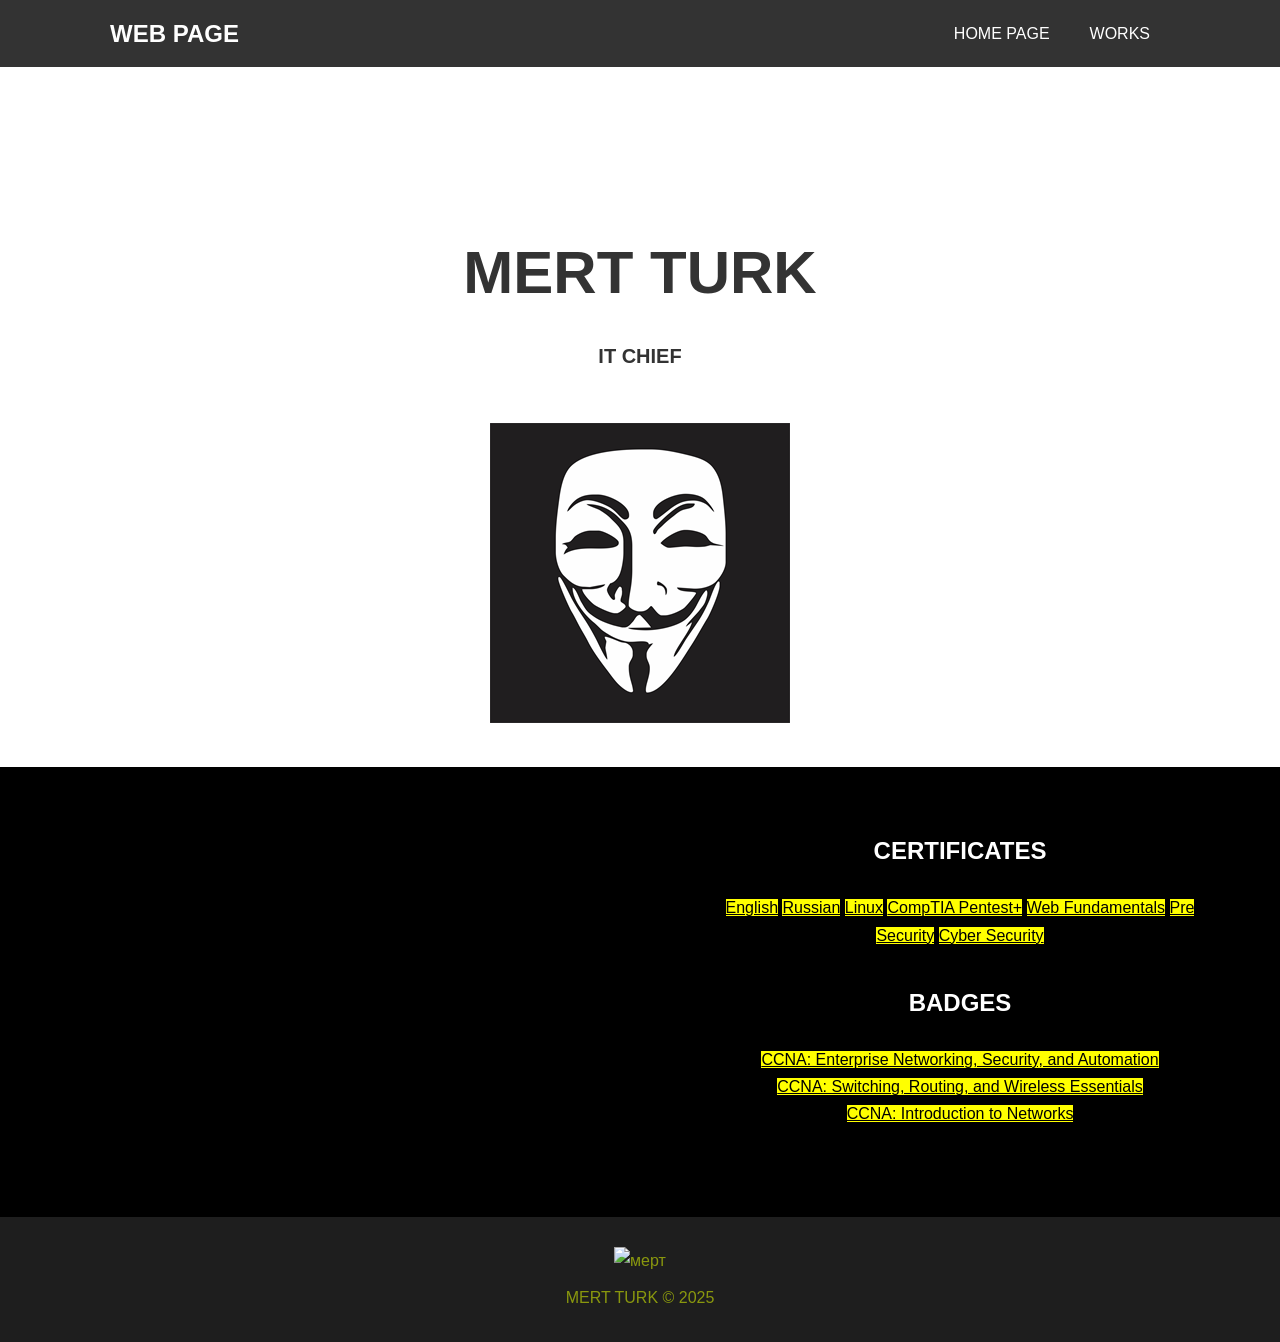
==== index.html @ ee0fb733 "Add files via upload" ====
<!-- HTML başlıyor. -->
<!doctype html>
<html lang="en">

<head>
    <meta charset="UTF-8">
    <meta name="viewport"
        content="width=device-width, user-scalable=no, initial-scale=1.0, maximum-scale=1.0, minimum-scale=1.0">
    <meta http-equiv="X-UA-Compatible" content="ie=edge">
    <meta name="description" content="">
    <meta name="keywords" content="">
    <link rel="stylesheet" href="https://use.fontawesome.com/releases/v5.8.1/css/all.css"
        integrity="sha384-50oBUHEmvpQ+1lW4y57PTFmhCaXp0ML5d60M1M7uH2+nqUivzIebhndOJK28anvf" crossorigin="anonymous">
    <link rel="stylesheet" href="css/style.css">
    <link rel="stylesheet" media="screen and (max-width: 768px)" href="css/mobile.css">
    <title>PAGE</title> <!-- Sekmedeki etiket (title) başladı ve bitti.-->
</head>

<body><!--- Gövde başlıyor. -->


    <!--- Üst bar ve vitrin başlıyor. -->
    <header>

        <!--- Üst bar başlıyor. -->
        <nav id="navbar">
            <div class="container">
                <h1 class="logo"><a href="index.html">WEB PAGE</a></h1>
                <ul>
                    <li><a href="index.html">HOME PAGE</a></li>
                    <li><a href="works.html">WORKS</a></li>
                </ul>
            </div>
        </nav>
        <!--- Üst bar bitti. -->     

        <!--- Vitrin başlıyor. -->   
        <div id="showcase">
            <div class="container">
                <div class="showcase-content">
                    <h1><span class="text-primary">MERT</span> TURK</h1>
                    <h1><p class="lead">IT CHIEF</p></h1><img src="./img/me.png" alt="me">
                </div>
            </div>
        </div>
        <!--- Vitrin bitti. -->   

    </header>
    <!--- Üst bar ve vitrin bitti. -->  
    

    <!--- Orta kısım başlıyor. -->  
    <section id="home_info" class="bg-dark">

        <div class="info-img"></div>
        <div class="info-content">
            
            <h2><span class="text-primary"></span>CERTIFICATES</h2>
            
            <p>
                <a href="./english.html" alt="english"><mark><u>English</u></mark></a>
                <a href="./russian.html" alt="russian"><mark><u>Russian</u></mark></a>
                <a href="./linux.html" alt="linux"><mark><u>Linux</u></mark></a>
                <a href="https://tryhackme-certificates.s3-eu-west-1.amazonaws.com/THM-EUNZO5A4YQ.pdf" alt="comptia"><mark><u>CompTIA Pentest+</u></mark></a>
                <a href="https://tryhackme-certificates.s3-eu-west-1.amazonaws.com/THM-F9CKVP5PHU.pdf" alt="web"><mark><u>Web Fundamentals</u></mark></a>
                <a href="https://tryhackme-certificates.s3-eu-west-1.amazonaws.com/THM-4IRSPNIQE7.pdf" alt="pre"><mark><u>Pre Security</u></mark></a>
                <a href="https://tryhackme-certificates.s3-eu-west-1.amazonaws.com/THM-46F140UPHW.pdf" alt="cyber"><mark><u>Cyber Security</u></mark></a>
            </p>

            <h2><span class="text-primary"></span>BADGES</h2>
            
            <p>
                <a href="https://www.credly.com/badges/30961e93-264d-49b0-bcc7-741aacbecb2a/public_url" alt="ccna1"><mark><u>CCNA: Enterprise Networking, Security, and Automation</u></mark></img><br>
                <a href="https://www.credly.com/badges/536dc143-ddaa-45a8-8a43-069bb524ed5e/public_url" alt="ccna2"><mark><u>CCNA: Switching, Routing, and Wireless Essentials</u></mark></img><br>
                <a href="https://www.credly.com/badges/dfcff59c-e15d-4c19-91af-3b12821b2414/public_url" alt="ccna3"><mark><u>CCNA: Introduction to Networks</u></mark></img><br>
            </p>
                    
        </div>
    </section>
    <!--- Orta kısım bitti. --> 

<!--- Telif başlıyor.--> 
    <footer id="main-footer">
        <p><img src="https://tryhackme-badges.s3.amazonaws.com/turkmert.png" alt="мерт" /></p><p>MERT TURK &copy; 2025</p>
    </footer>
    <!--- Telif bitti.--> 

</body><!--- Gövde bitti. -->

</html>
<!-- HTML bitti. -->
---- css/style.css ----
* {
    margin: 0;
    padding: 0;
    box-sizing: border-box;
}

/* Ana sitil*/

html,body{
    font-family: "Segoe UI", Tahoma, Geneva, Verdana, sans-serif;
    line-height: 1.7em;
}
a {
    color: rgb(156, 255, 147);
    text-decoration: none;
}

h1, h2, h3 {
    padding-bottom: 20px;
}

p {
    margin: 10px 0;
}

/* Hakkımda Üst Kısım*/
.container {
    margin: auto;
    max-width: 1100px;
    overflow: auto;
    padding: 0 20px;
}
.text-primary {
    color: #333333;
}
.lead {
    font-size: 20px;
}
.btn {
    display: inline-block;
    font-size: 15px;
    color: #fff;
    background: rgb(255, 255, 255);
    padding: 5px 10px;
    border: none;
    cursor: pointer;
}
.btn:hover {
    background: #007bff;
    color: #ffffff;
}
.btn-light {
    background: #0f7c00;
    color: #ffffff;
}

.bg-dark {
    background: #000000;
    color: #ffffff;
}
.bg-light {
    background: #f4f4f4;
    color: #333333;
}
.bg-primary {
    background: #0c9600;
    color: #000000;
}
.clr {
    clear: both;
}
.l-heading {
    font-size: 80px;
    line-height: 1.2;
}

/* Boşluklar*/
.py-1{
    padding: 10px 0;
}
.py-2 {
    padding: 20px 0;
}
.py-3 {
    padding: 30px 0;
}

/* Üst Bar*/
#navbar {
    background: #333;
    color: #fff;
    overflow: auto;
}
#navbar a {
    color: #ffffff;

}
#navbar h1 {
    float: left;
    padding-top: 20px;
}
#navbar ul {
    list-style: none;
    float: right;
}
#navbar ul li {
    float: left;
}
#navbar ul li a {
    display: block;
    padding: 20px;
    text-align: center;
}
#navbar ul li a:hover,
#navbar ul li a.current{
    background: #444;
    color: #39ff39;
}

/* Vitrin*/
#showcase {
    background: url('') no-repeat
    center center/cover;
    height: 700px;
}
#showcase .showcase-content {
    color: #333333;
    text-align: center;
    padding-top: 170px;
}
#showcase .showcase-content h1{
    font-size: 60px;
    line-height: 1.2em;
}
#showcase .showcase-content p {
    padding-bottom: 20px;
    line-height: 1.7em;
}

/* Anasayfa*/
#home_info {
    height: 450px;
}
#home_info .info-img {
    float: left;
    width: 50%;
    background: url("") no-repeat;
    min-height: 100%;
}
#home_info .info-content {
    float: right;
    width: 50%;
    height: 100%;
    text-align: center;
    padding: 70px 70px;
    overflow: hidden;
}
#home_info .info-content p {
    padding-bottom: 30px;
}



/* İletişim Kısmı */
.box {
    float: left;
    width: 33.3%;
    padding: 60px;
    text-align: center;
}
.box i {
    margin-bottom: 10px;
}

/* Hakkımda */
#about-info .info-right{
    float: right;
    width: 50%;
    min-height: 100%;
}
#about-info .info-right img {
    display: block;
    margin: auto;
    width: 100%;
    border-radius: 50%;
}

#about-info .info-left {
    float: left;
    width: 50%;
    min-height: 100%;
}



/* Referanslarım*/

#testimonials{
    height: 100%;
    background: url("")no-repeat center center/cover;
    padding-top: 100px;
}
#testimonials h2 {
    color: #333333;
    text-align: center;
    padding-bottom: 40px;
}
#testimonials .testimonial{
    padding: 20px;
    margin-bottom: 40px;
    border-radius: 5px;
    opacity: 0.9;
}
#testimonials .testimonial img{
    width: 100px;
    float: left;
    margin-right: 20px;
    border-radius: 50%;
}



 /* En alt (footer)*/

#main-footer {
    text-align: center;
    background: #000000e1;
    color: #e5ff008a;
    padding: 20px;
}
---- css/mobile.css ----
#navbar .logo {
    float: none;
    text-align: center;
}
#navbar ul, #navbar ul li {
    float: none;
}
#navbar ul li a {
    padding: 5px;
    border-bottom: #444444 dotted 1px;
}
/* Vitrin*/
#showcase {
  height: 100%;
}
#showcase .showcase-content {
    padding-top: 170px;
    padding-bottom: 30px;
}


/* Ana Sayfa*/
#home_info {
    height: 550px;
}
#home_info .info-img {
    display: none;
}
#home_info .info-content {
    float: none;
    width: 100%;
}


/* Butonlar */
.box {
    float: none;
    width: 100%;
}

/* Hakkımda*/
#about-info .info-right,
#about-info .info-left {
    float: none;
    width: 100%;
}
#about-info .info-left {
   margin-top: 30px;
}
.l-heading {
    text-align: center;
}
#contact-info .box {
    border-bottom: #444444 dotted 1px;
}
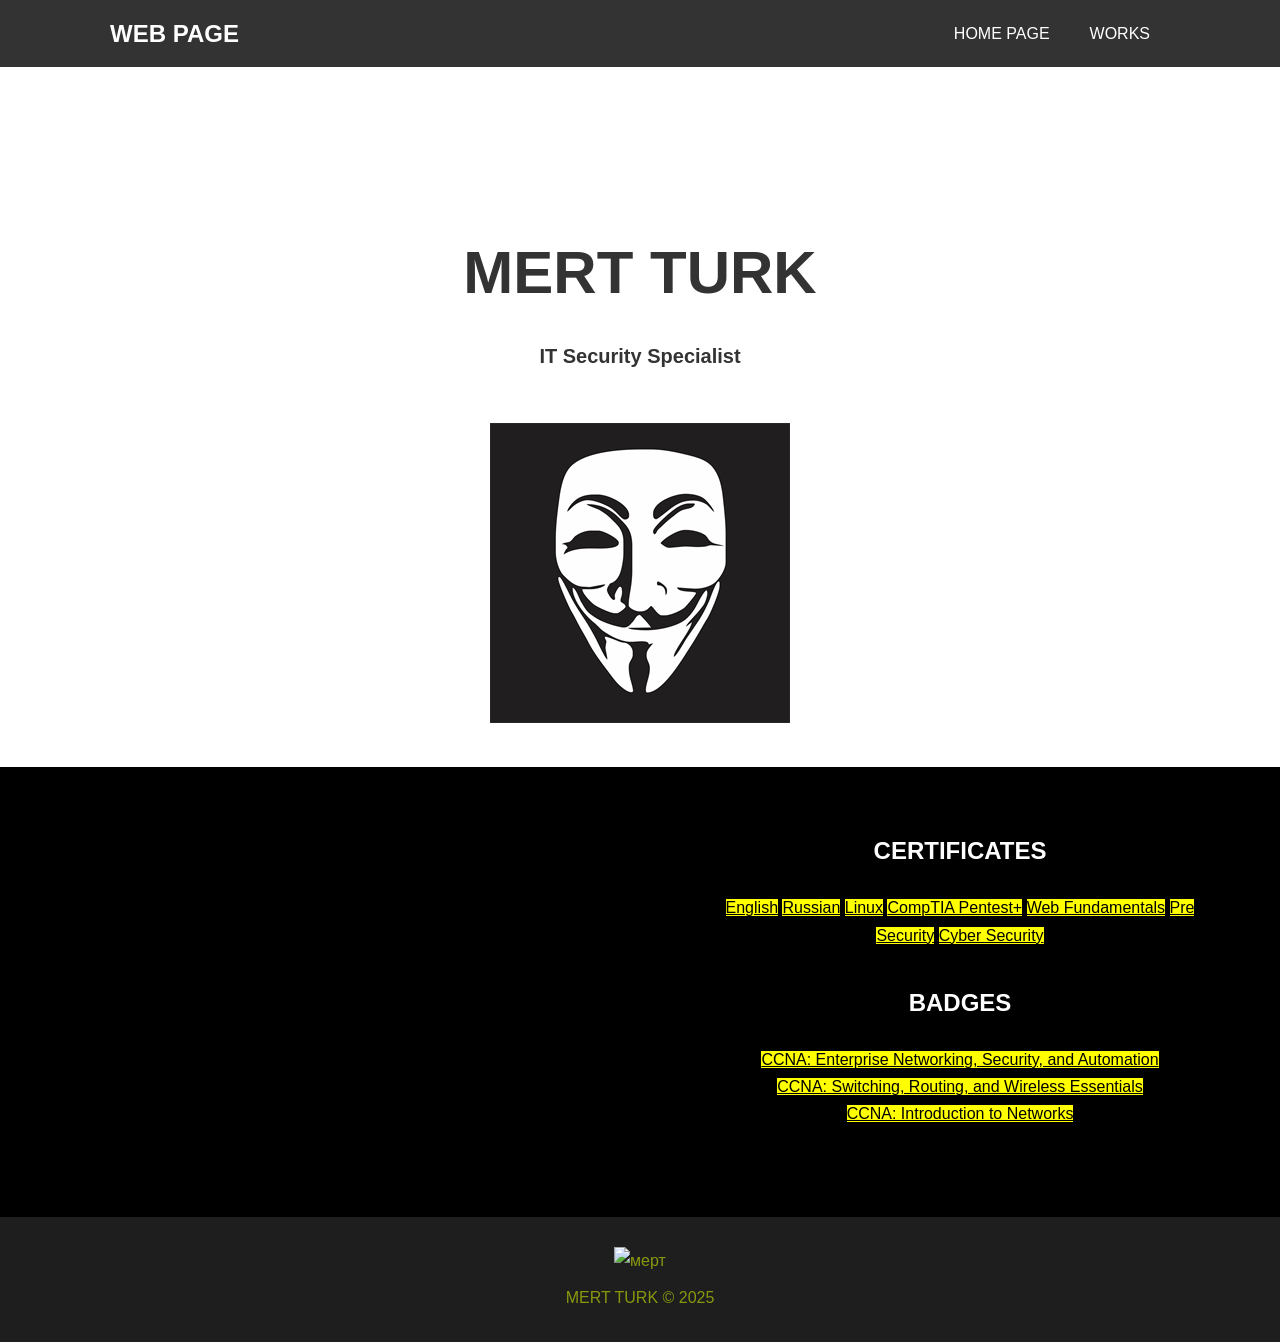
==== commit f7c62672: "index" ====
--- a/index.html
+++ b/index.html
@@ -1,4 +1,4 @@
-<!-- HTML başlıyor. -->
+<!-- HTML başlıyor. --> <!-- index -->
 <!doctype html>
 <html lang="en">
 
@@ -39,7 +39,7 @@
             <div class="container">
                 <div class="showcase-content">
                     <h1><span class="text-primary">MERT</span> TURK</h1>
-                    <h1><p class="lead">IT CHIEF</p></h1><img src="./img/me.png" alt="me">
+                    <h1><p class="lead">IT Security Specialist</p></h1><img src="./img/me.png" alt="me">
                 </div>
             </div>
         </div>
@@ -88,4 +88,4 @@
 </body><!--- Gövde bitti. -->
 
 </html>
-<!-- HTML bitti. -->+<!-- HTML bitti. -->
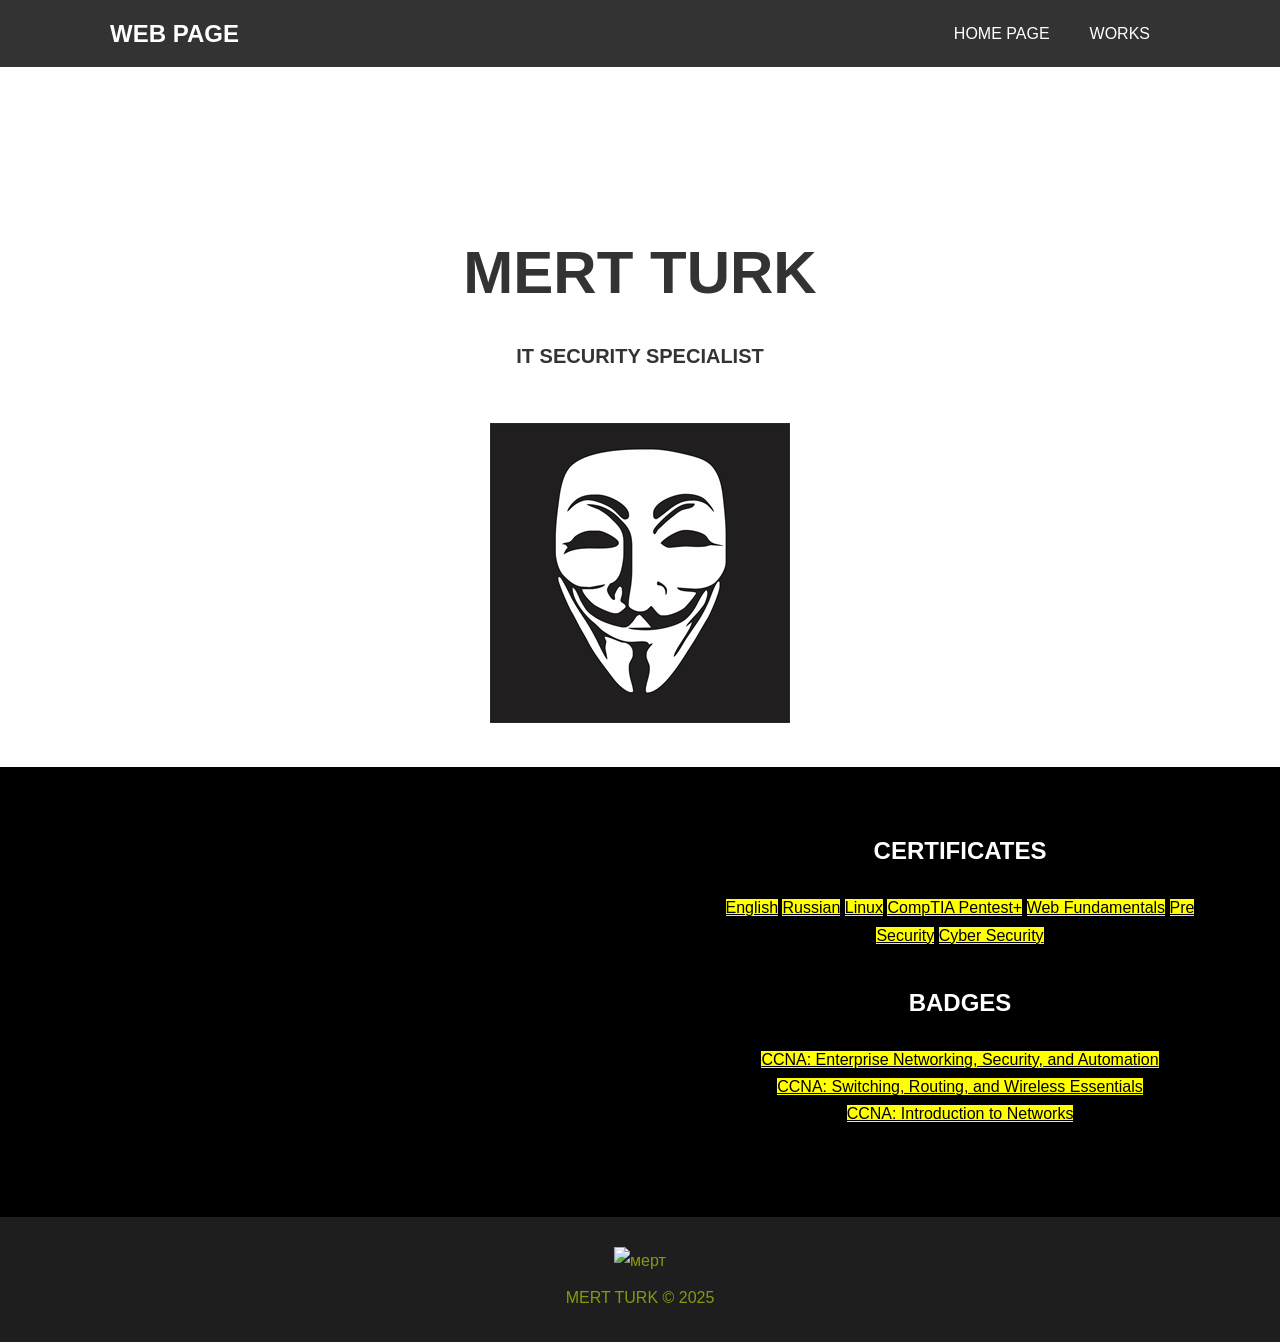
==== commit 6cbe1a44: "index" ====
--- a/index.html
+++ b/index.html
@@ -39,7 +39,7 @@
             <div class="container">
                 <div class="showcase-content">
                     <h1><span class="text-primary">MERT</span> TURK</h1>
-                    <h1><p class="lead">IT Security Specialist</p></h1><img src="./img/me.png" alt="me">
+                    <h1><p class="lead">IT SECURITY SPECIALIST</p></h1><img src="./img/me.png" alt="me">
                 </div>
             </div>
         </div>
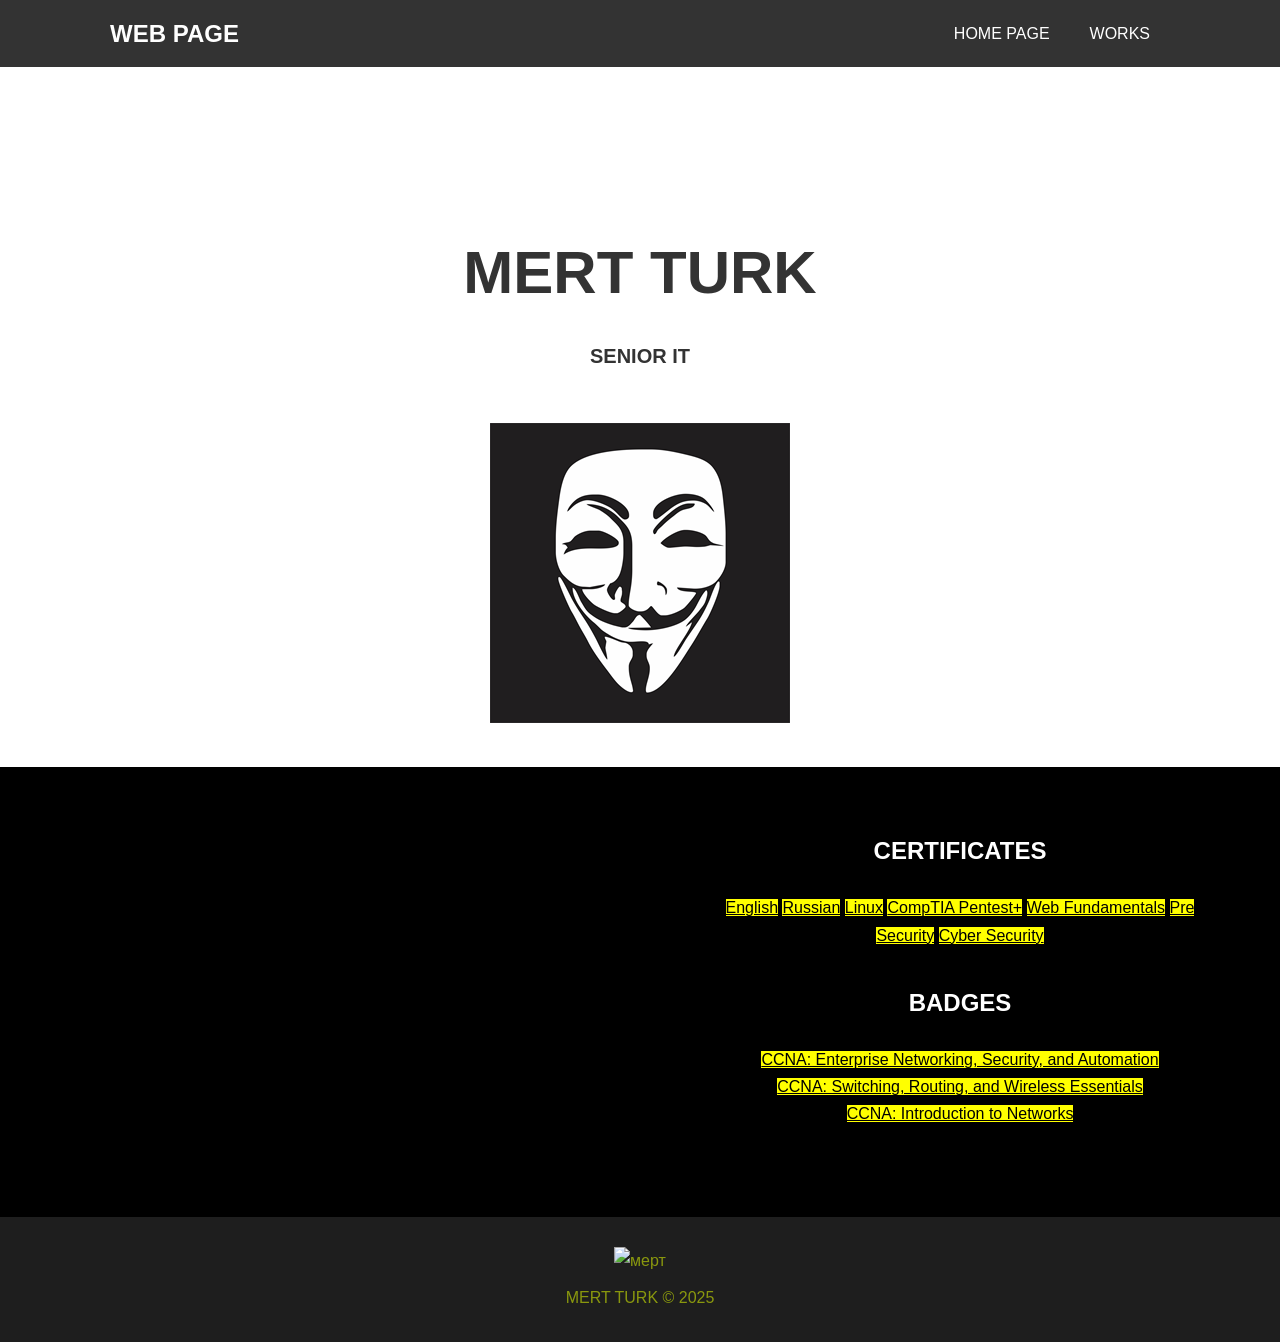
==== commit d359ba85: "index" ====
--- a/index.html
+++ b/index.html
@@ -39,7 +39,7 @@
             <div class="container">
                 <div class="showcase-content">
                     <h1><span class="text-primary">MERT</span> TURK</h1>
-                    <h1><p class="lead">IT SECURITY SPECIALIST</p></h1><img src="./img/me.png" alt="me">
+                    <h1><p class="lead">SENIOR IT</p></h1><img src="./img/me.png" alt="me">
                 </div>
             </div>
         </div>
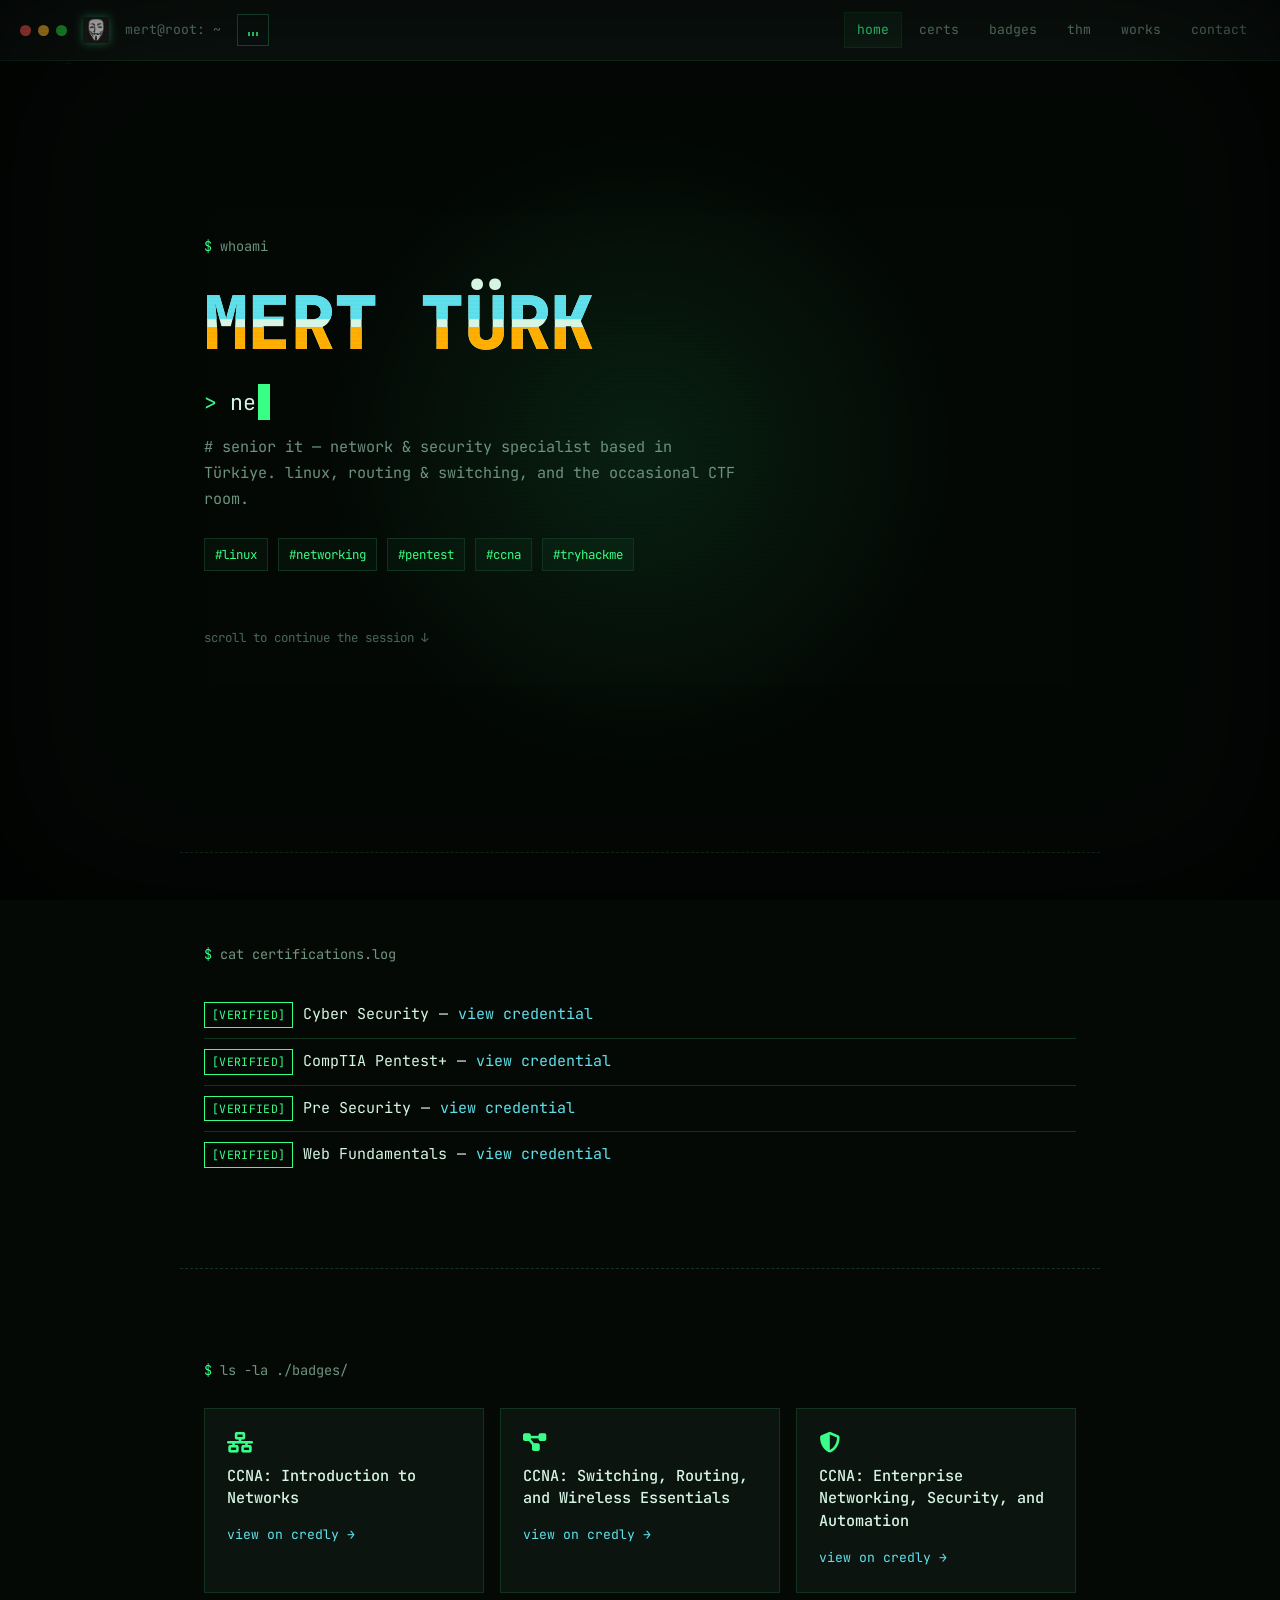
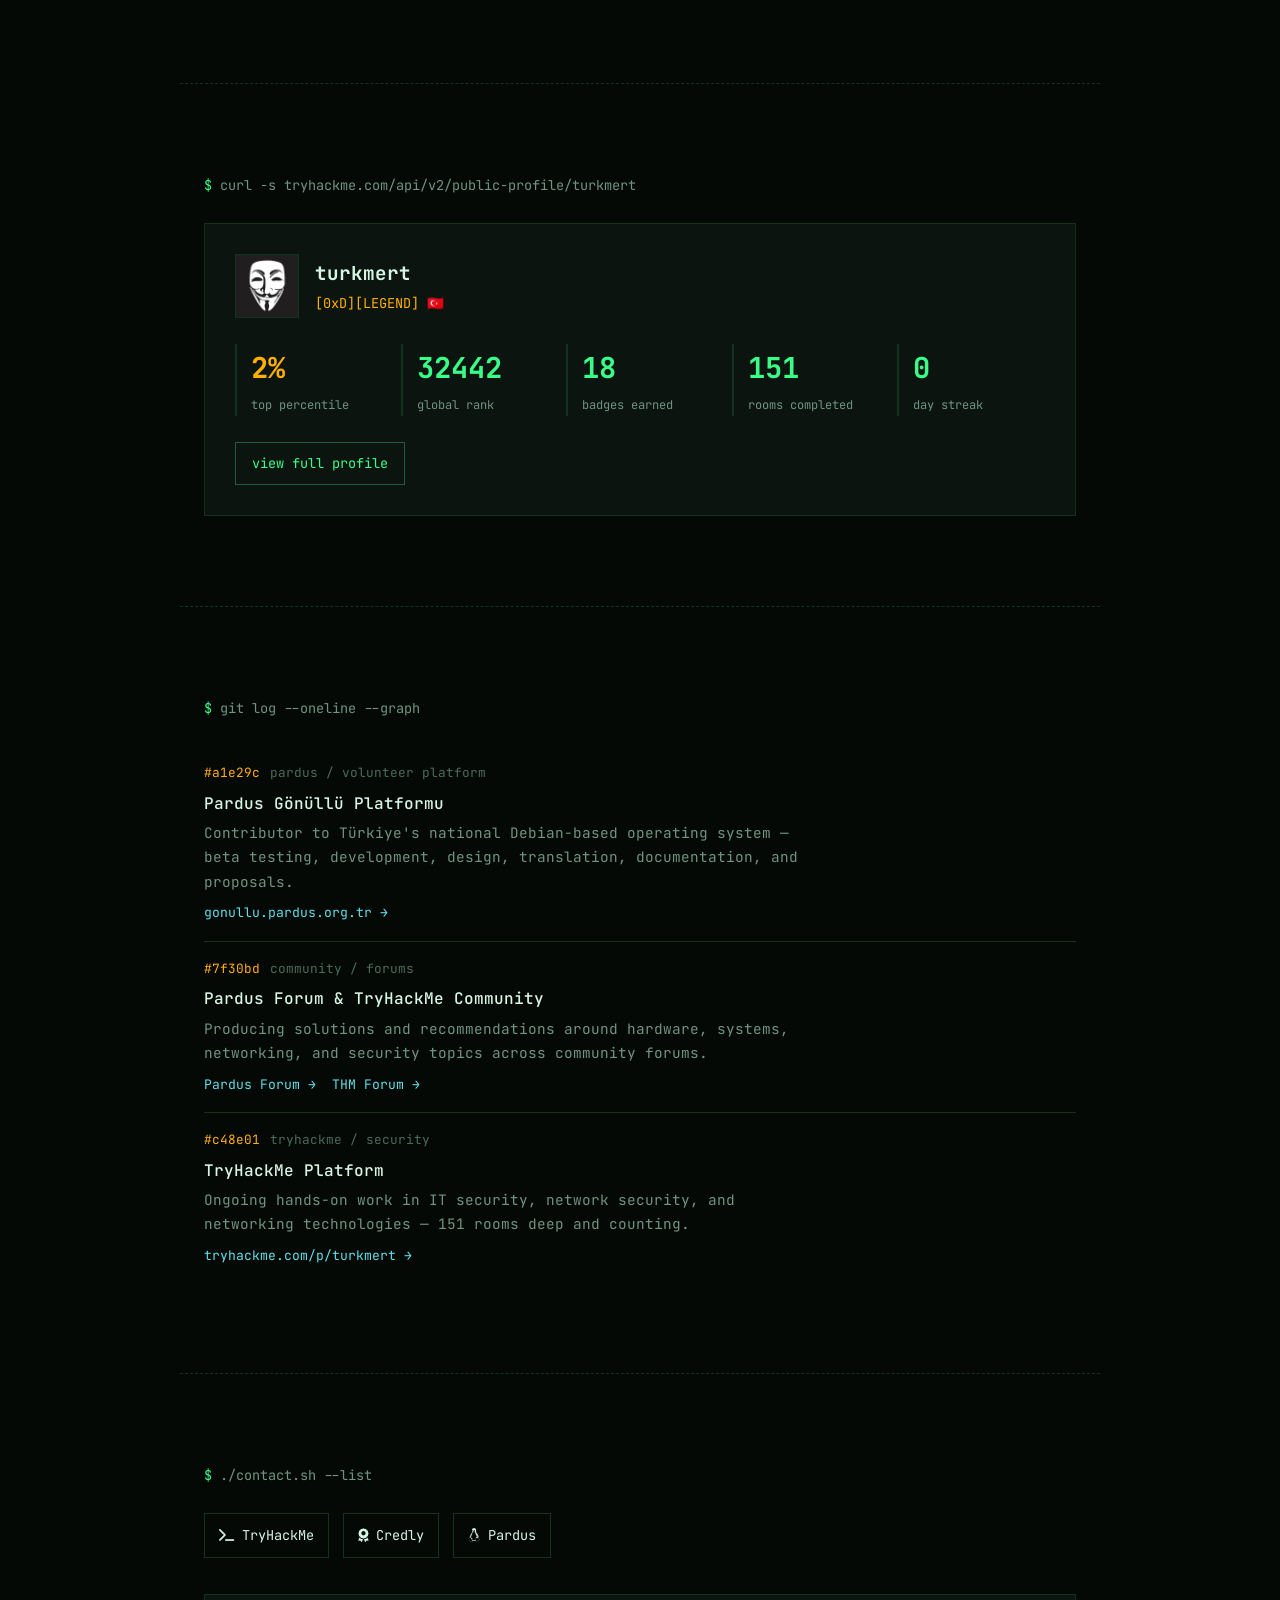
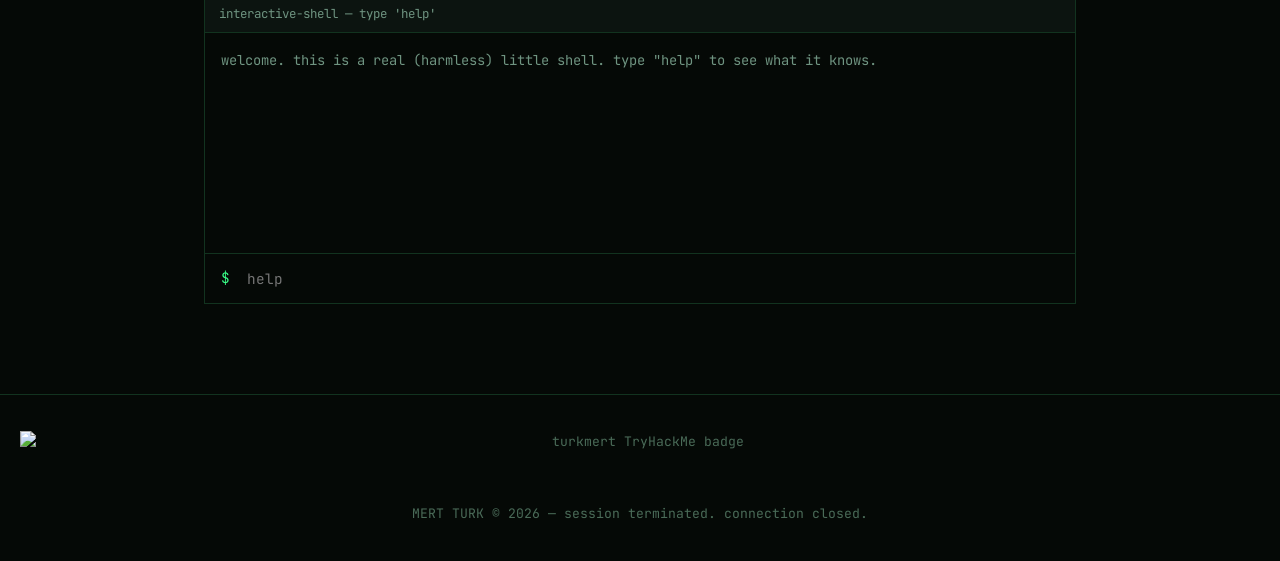
==== commit 64f0f3a3: "Add files via upload" ====
--- a/index.html
+++ b/index.html
@@ -1,91 +1,163 @@
-<!-- HTML başlıyor. --> <!-- index -->
 <!doctype html>
 <html lang="en">
+<head>
+<meta charset="UTF-8">
+<meta name="viewport" content="width=device-width, initial-scale=1.0">
+<meta name="description" content="Mert Turk — Senior IT / Network &amp; Security specialist. Linux, networking, CCNA, TryHackMe.">
+<title>mert@root: ~ — MERT TURK</title>
+<link rel="icon" type="image/png" href="img/favicon.png">
+<link rel="preconnect" href="https://fonts.googleapis.com">
+<link rel="preconnect" href="https://fonts.gstatic.com" crossorigin>
+<link href="https://fonts.googleapis.com/css2?family=JetBrains+Mono:wght@400;500;700;800&display=swap" rel="stylesheet">
+<link rel="stylesheet" href="https://cdnjs.cloudflare.com/ajax/libs/font-awesome/6.5.1/css/all.min.css">
+<link rel="stylesheet" href="css/style.css">
+</head>
+<body>
 
-<head>
-    <meta charset="UTF-8">
-    <meta name="viewport"
-        content="width=device-width, user-scalable=no, initial-scale=1.0, maximum-scale=1.0, minimum-scale=1.0">
-    <meta http-equiv="X-UA-Compatible" content="ie=edge">
-    <meta name="description" content="">
-    <meta name="keywords" content="">
-    <link rel="stylesheet" href="https://use.fontawesome.com/releases/v5.8.1/css/all.css"
-        integrity="sha384-50oBUHEmvpQ+1lW4y57PTFmhCaXp0ML5d60M1M7uH2+nqUivzIebhndOJK28anvf" crossorigin="anonymous">
-    <link rel="stylesheet" href="css/style.css">
-    <link rel="stylesheet" media="screen and (max-width: 768px)" href="css/mobile.css">
-    <title>PAGE</title> <!-- Sekmedeki etiket (title) başladı ve bitti.-->
-</head>
+<canvas id="matrix-rain" aria-hidden="true"></canvas>
+<div id="cursor-glow" aria-hidden="true"></div>
+<div class="scanlines" aria-hidden="true"></div>
+<div class="vignette" aria-hidden="true"></div>
 
-<body><!--- Gövde başlıyor. -->
+<div id="boot" role="status" aria-live="polite">
+  <div id="boot-lines"></div>
+  <button id="skip-boot" type="button">skip boot sequence →</button>
+</div>
 
+<header class="term-bar">
+  <div class="term-dots" aria-hidden="true">
+    <span class="dot red"></span><span class="dot amber"></span><span class="dot green"></span>
+  </div>
+  <img class="logo-mark" src="img/favicon.png" alt="anonymous mask logo">
+  <div class="term-title">mert@root: ~</div>
+  <button class="sound-toggle" id="sound-toggle" type="button" aria-pressed="false" aria-label="toggle ambient sound">
+    <span class="bars" aria-hidden="true"><span></span><span></span><span></span></span>
+  </button>
+  <button class="nav-toggle" id="nav-toggle" aria-expanded="false" aria-controls="term-nav">[ menu ]</button>
+  <nav class="term-nav" id="term-nav">
+    <a href="#hero" class="current">home</a>
+    <a href="#certs">certs</a>
+    <a href="#badges">badges</a>
+    <a href="#stats">thm</a>
+    <a href="#works">works</a>
+    <a href="#contact">contact</a>
+  </nav>
+</header>
 
-    <!--- Üst bar ve vitrin başlıyor. -->
-    <header>
+<main>
 
-        <!--- Üst bar başlıyor. -->
-        <nav id="navbar">
-            <div class="container">
-                <h1 class="logo"><a href="index.html">WEB PAGE</a></h1>
-                <ul>
-                    <li><a href="index.html">HOME PAGE</a></li>
-                    <li><a href="works.html">WORKS</a></li>
-                </ul>
-            </div>
-        </nav>
-        <!--- Üst bar bitti. -->     
+  <section id="hero" class="term-panel">
+    <div class="panel-head"><span class="prompt">$</span> whoami</div>
+    <h1 class="glitch" id="glitch-name" data-text="MERT TURK">MERT TÜRK</h1>
+    <p class="role-line"><span class="arrow">&gt;</span> <span id="role-type"></span><span class="cursor">&nbsp;</span></p>
+    <p class="hero-sub"># senior it &mdash; network &amp; security specialist based in Türkiye. linux, routing &amp; switching, and the occasional CTF room.</p>
+    <div class="hero-tags">
+      <span class="tag">#linux</span><span class="tag">#networking</span><span class="tag">#pentest</span><span class="tag">#ccna</span><span class="tag">#tryhackme</span>
+    </div>
+    <p class="scroll-cue">scroll to continue the session ↓</p>
+  </section>
 
-        <!--- Vitrin başlıyor. -->   
-        <div id="showcase">
-            <div class="container">
-                <div class="showcase-content">
-                    <h1><span class="text-primary">MERT</span> TURK</h1>
-                    <h1><p class="lead">SENIOR IT</p></h1><img src="./img/me.png" alt="me">
-                </div>
-            </div>
+  <section id="certs" class="term-panel">
+    <div class="panel-head"><span class="prompt">$</span> cat certifications.log</div>
+    <ul class="log-list">
+      <li><span class="status ok">[VERIFIED]</span> <span class="cert-name">Cyber Security</span> — <a href="https://tryhackme-certificates.s3-eu-west-1.amazonaws.com/THM-46F140UPHW.pdf" target="_blank" rel="noopener">view credential</a></li>
+      <li><span class="status ok">[VERIFIED]</span> <span class="cert-name">CompTIA Pentest+</span> — <a href="https://tryhackme-certificates.s3-eu-west-1.amazonaws.com/THM-EUNZO5A4YQ.pdf" target="_blank" rel="noopener">view credential</a></li>
+      <li><span class="status ok">[VERIFIED]</span> <span class="cert-name">Pre Security</span> — <a href="https://tryhackme-certificates.s3-eu-west-1.amazonaws.com/THM-4IRSPNIQE7.pdf" target="_blank" rel="noopener">view credential</a></li>
+      <li><span class="status ok">[VERIFIED]</span> <span class="cert-name">Web Fundamentals</span> — <a href="https://tryhackme-certificates.s3-eu-west-1.amazonaws.com/THM-F9CKVP5PHU.pdf" target="_blank" rel="noopener">view credential</a></li>
+    </ul>
+  </section>
+
+  <section id="badges" class="term-panel">
+    <div class="panel-head"><span class="prompt">$</span> ls -la ./badges/</div>
+    <div class="badge-grid">
+      <div class="badge-card">
+        <i class="fa-solid fa-network-wired"></i>
+        <h3>CCNA: Introduction to Networks</h3>
+        <a href="https://www.credly.com/badges/dfcff59c-e15d-4c19-91af-3b12821b2414/public_url" target="_blank" rel="noopener">view on credly →</a>
+      </div>
+      <div class="badge-card">
+        <i class="fa-solid fa-diagram-project"></i>
+        <h3>CCNA: Switching, Routing, and Wireless Essentials</h3>
+        <a href="https://www.credly.com/badges/536dc143-ddaa-45a8-8a43-069bb524ed5e/public_url" target="_blank" rel="noopener">view on credly →</a>
+      </div>
+      <div class="badge-card">
+        <i class="fa-solid fa-shield-halved"></i>
+        <h3>CCNA: Enterprise Networking, Security, and Automation</h3>
+        <a href="https://www.credly.com/badges/30961e93-264d-49b0-bcc7-741aacbecb2a/public_url" target="_blank" rel="noopener">view on credly →</a>
+      </div>
+    </div>
+  </section>
+
+  <section id="stats" class="term-panel">
+    <div class="panel-head"><span class="prompt">$</span> curl -s tryhackme.com/api/v2/public-profile/turkmert</div>
+    <div class="thm-card">
+      <div class="thm-id">
+        <img class="thm-badge-img" src="/img/favicon.png" alt="turkmert TryHackMe badge">
+        <div>
+          <div class="thm-handle">turkmert</div>
+          <div class="thm-tag">[0xD][LEGEND] 🇹🇷</div>
         </div>
-        <!--- Vitrin bitti. -->   
+      </div>
+      <div class="stat-grid">
+        <div class="stat highlight"><div class="num" data-target="2" data-suffix="%">0%</div><div class="label">top percentile</div></div>
+        <div class="stat"><div class="num" data-target="32442">0</div><div class="label">global rank</div></div>
+        <div class="stat"><div class="num" data-target="18">0</div><div class="label">badges earned</div></div>
+        <div class="stat"><div class="num" data-target="151">0</div><div class="label">rooms completed</div></div>
+        <div class="stat"><div class="num" data-target="0">0</div><div class="label">day streak</div></div>
+      </div>
+      <a class="btn-term" href="https://tryhackme.com/p/turkmert" target="_blank" rel="noopener">view full profile</a>
+    </div>
+  </section>
 
-    </header>
-    <!--- Üst bar ve vitrin bitti. -->  
-    
+  <section id="works" class="term-panel">
+    <div class="panel-head"><span class="prompt">$</span> git log --oneline --graph</div>
+    <ul class="commit-list">
+      <li>
+        <div class="commit-meta"><span class="commit-hash">#a1e29c</span><span>pardus / volunteer platform</span></div>
+        <div class="commit-title">Pardus Gönüllü Platformu</div>
+        <div class="commit-body">Contributor to Türkiye's national Debian-based operating system — beta testing, development, design, translation, documentation, and proposals.</div>
+        <div class="commit-links"><a href="https://gonullu.pardus.org.tr/" target="_blank" rel="noopener">gonullu.pardus.org.tr →</a></div>
+      </li>
+      <li>
+        <div class="commit-meta"><span class="commit-hash">#7f30bd</span><span>community / forums</span></div>
+        <div class="commit-title">Pardus Forum &amp; TryHackMe Community</div>
+        <div class="commit-body">Producing solutions and recommendations around hardware, systems, networking, and security topics across community forums.</div>
+        <div class="commit-links">
+          <a href="https://forum.pardus.org.tr/" target="_blank" rel="noopener">Pardus Forum →</a>
+          <a href="https://help.tryhackme.com/en/collections/3665116-community" target="_blank" rel="noopener">THM Forum →</a>
+        </div>
+      </li>
+      <li>
+        <div class="commit-meta"><span class="commit-hash">#c48e01</span><span>tryhackme / security</span></div>
+        <div class="commit-title">TryHackMe Platform</div>
+        <div class="commit-body">Ongoing hands-on work in IT security, network security, and networking technologies — 151 rooms deep and counting.</div>
+        <div class="commit-links"><a href="https://tryhackme.com/p/turkmert" target="_blank" rel="noopener">tryhackme.com/p/turkmert →</a></div>
+      </li>
+    </ul>
+  </section>
 
-    <!--- Orta kısım başlıyor. -->  
-    <section id="home_info" class="bg-dark">
+  <section id="contact" class="term-panel">
+    <div class="panel-head"><span class="prompt">$</span> ./contact.sh --list</div>
+    <div class="contact-links">
+      <a href="https://tryhackme.com/p/turkmert" target="_blank" rel="noopener"><i class="fa-solid fa-terminal"></i> TryHackMe</a>
+      <a href="https://www.credly.com/" target="_blank" rel="noopener"><i class="fa-solid fa-award"></i> Credly</a>
+      <a href="https://gonullu.pardus.org.tr/" target="_blank" rel="noopener"><i class="fa-brands fa-linux"></i> Pardus</a>
+    </div>
 
-        <div class="info-img"></div>
-        <div class="info-content">
-            
-            <h2><span class="text-primary"></span>CERTIFICATES</h2>
-            
-            <p>
-                <a href="./english.html" alt="english"><mark><u>English</u></mark></a>
-                <a href="./russian.html" alt="russian"><mark><u>Russian</u></mark></a>
-                <a href="./linux.html" alt="linux"><mark><u>Linux</u></mark></a>
-                <a href="https://tryhackme-certificates.s3-eu-west-1.amazonaws.com/THM-EUNZO5A4YQ.pdf" alt="comptia"><mark><u>CompTIA Pentest+</u></mark></a>
-                <a href="https://tryhackme-certificates.s3-eu-west-1.amazonaws.com/THM-F9CKVP5PHU.pdf" alt="web"><mark><u>Web Fundamentals</u></mark></a>
-                <a href="https://tryhackme-certificates.s3-eu-west-1.amazonaws.com/THM-4IRSPNIQE7.pdf" alt="pre"><mark><u>Pre Security</u></mark></a>
-                <a href="https://tryhackme-certificates.s3-eu-west-1.amazonaws.com/THM-46F140UPHW.pdf" alt="cyber"><mark><u>Cyber Security</u></mark></a>
-            </p>
+    <div class="live-terminal">
+      <div class="lt-head">interactive-shell — type 'help'</div>
+      <div class="lt-output" id="lt-output"></div>
+      <div class="lt-input-line">$&nbsp;<input id="lt-input" autocomplete="off" spellcheck="false" aria-label="terminal command input" placeholder="help"></div>
+    </div>
+  </section>
 
-            <h2><span class="text-primary"></span>BADGES</h2>
-            
-            <p>
-                <a href="https://www.credly.com/badges/30961e93-264d-49b0-bcc7-741aacbecb2a/public_url" alt="ccna1"><mark><u>CCNA: Enterprise Networking, Security, and Automation</u></mark></img><br>
-                <a href="https://www.credly.com/badges/536dc143-ddaa-45a8-8a43-069bb524ed5e/public_url" alt="ccna2"><mark><u>CCNA: Switching, Routing, and Wireless Essentials</u></mark></img><br>
-                <a href="https://www.credly.com/badges/dfcff59c-e15d-4c19-91af-3b12821b2414/public_url" alt="ccna3"><mark><u>CCNA: Introduction to Networks</u></mark></img><br>
-            </p>
-                    
-        </div>
-    </section>
-    <!--- Orta kısım bitti. --> 
+</main>
 
-<!--- Telif başlıyor.--> 
-    <footer id="main-footer">
-        <p><img src="https://tryhackme-badges.s3.amazonaws.com/turkmert.png" alt="мерт" /></p><p>MERT TURK &copy; 2025</p>
-    </footer>
-    <!--- Telif bitti.--> 
+<footer id="main-footer">
+  <img src="https://tryhackme-badges.s3.amazonaws.com/turkmert.png" alt="turkmert TryHackMe badge">
+  <p>MERT TURK &copy; <span id="year"></span> — session terminated. connection closed.</p>
+</footer>
 
-</body><!--- Gövde bitti. -->
-
+<script src="js/script.js"></script>
+</body>
 </html>
-<!-- HTML bitti. -->
--- a/css/style.css
+++ b/css/style.css
@@ -1,231 +1,274 @@
-
-* {
-    margin: 0;
-    padding: 0;
-    box-sizing: border-box;
-}
-
-/* Ana sitil*/
-
-html,body{
-    font-family: "Segoe UI", Tahoma, Geneva, Verdana, sans-serif;
-    line-height: 1.7em;
-}
-a {
-    color: rgb(156, 255, 147);
-    text-decoration: none;
-}
-
-h1, h2, h3 {
-    padding-bottom: 20px;
-}
-
-p {
-    margin: 10px 0;
-}
-
-/* Hakkımda Üst Kısım*/
-.container {
-    margin: auto;
-    max-width: 1100px;
-    overflow: auto;
-    padding: 0 20px;
-}
-.text-primary {
-    color: #333333;
-}
-.lead {
-    font-size: 20px;
-}
-.btn {
-    display: inline-block;
-    font-size: 15px;
-    color: #fff;
-    background: rgb(255, 255, 255);
-    padding: 5px 10px;
-    border: none;
-    cursor: pointer;
-}
-.btn:hover {
-    background: #007bff;
-    color: #ffffff;
-}
-.btn-light {
-    background: #0f7c00;
-    color: #ffffff;
-}
-
-.bg-dark {
-    background: #000000;
-    color: #ffffff;
-}
-.bg-light {
-    background: #f4f4f4;
-    color: #333333;
-}
-.bg-primary {
-    background: #0c9600;
-    color: #000000;
-}
-.clr {
-    clear: both;
-}
-.l-heading {
-    font-size: 80px;
-    line-height: 1.2;
-}
-
-/* Boşluklar*/
-.py-1{
-    padding: 10px 0;
-}
-.py-2 {
-    padding: 20px 0;
-}
-.py-3 {
-    padding: 30px 0;
-}
-
-/* Üst Bar*/
-#navbar {
-    background: #333;
-    color: #fff;
-    overflow: auto;
-}
-#navbar a {
-    color: #ffffff;
-
-}
-#navbar h1 {
-    float: left;
-    padding-top: 20px;
-}
-#navbar ul {
-    list-style: none;
-    float: right;
-}
-#navbar ul li {
-    float: left;
-}
-#navbar ul li a {
-    display: block;
-    padding: 20px;
-    text-align: center;
-}
-#navbar ul li a:hover,
-#navbar ul li a.current{
-    background: #444;
-    color: #39ff39;
-}
-
-/* Vitrin*/
-#showcase {
-    background: url('') no-repeat
-    center center/cover;
-    height: 700px;
-}
-#showcase .showcase-content {
-    color: #333333;
-    text-align: center;
-    padding-top: 170px;
-}
-#showcase .showcase-content h1{
-    font-size: 60px;
-    line-height: 1.2em;
-}
-#showcase .showcase-content p {
-    padding-bottom: 20px;
-    line-height: 1.7em;
-}
-
-/* Anasayfa*/
-#home_info {
-    height: 450px;
-}
-#home_info .info-img {
-    float: left;
-    width: 50%;
-    background: url("") no-repeat;
-    min-height: 100%;
-}
-#home_info .info-content {
-    float: right;
-    width: 50%;
-    height: 100%;
-    text-align: center;
-    padding: 70px 70px;
-    overflow: hidden;
-}
-#home_info .info-content p {
-    padding-bottom: 30px;
-}
-
-
-
-/* İletişim Kısmı */
-.box {
-    float: left;
-    width: 33.3%;
-    padding: 60px;
-    text-align: center;
-}
-.box i {
-    margin-bottom: 10px;
-}
-
-/* Hakkımda */
-#about-info .info-right{
-    float: right;
-    width: 50%;
-    min-height: 100%;
-}
-#about-info .info-right img {
-    display: block;
-    margin: auto;
-    width: 100%;
-    border-radius: 50%;
-}
-
-#about-info .info-left {
-    float: left;
-    width: 50%;
-    min-height: 100%;
-}
-
-
-
-/* Referanslarım*/
-
-#testimonials{
-    height: 100%;
-    background: url("")no-repeat center center/cover;
-    padding-top: 100px;
-}
-#testimonials h2 {
-    color: #333333;
-    text-align: center;
-    padding-bottom: 40px;
-}
-#testimonials .testimonial{
-    padding: 20px;
-    margin-bottom: 40px;
-    border-radius: 5px;
-    opacity: 0.9;
-}
-#testimonials .testimonial img{
-    width: 100px;
-    float: left;
-    margin-right: 20px;
-    border-radius: 50%;
-}
-
-
-
- /* En alt (footer)*/
-
-#main-footer {
-    text-align: center;
-    background: #000000e1;
-    color: #e5ff008a;
-    padding: 20px;
-}+:root{
+    --bg-void:#050906;
+    --bg-panel:#0c1410;
+    --bg-panel-2:#0f1a14;
+    --green:#39ff88;
+    --green-dim:#1f5c3c;
+    --green-dimmer:#12331f;
+    --amber:#ffb000;
+    --cyan:#5fe0ea;
+    --text:#d7f5e3;
+    --text-dim:#6f9481;
+    --text-dimmer:#4a6b58;
+    --danger:#ff5f56;
+    --mono: 'JetBrains Mono', ui-monospace, 'SFMono-Regular', Menlo, monospace;
+    --maxw: 920px;
+  }
+  *{margin:0;padding:0;box-sizing:border-box;}
+  html{scroll-behavior:smooth;}
+  body{
+    background:var(--bg-void);
+    color:var(--text);
+    font-family:var(--mono);
+    line-height:1.7;
+    overflow-x:hidden;
+    position:relative;
+  }
+  ::selection{background:var(--green-dim);color:#eafff2;}
+  a{color:var(--cyan);text-decoration:none;}
+  a:hover{text-decoration:underline;}
+  :focus-visible{outline:2px solid var(--green);outline-offset:2px;}
+  img{max-width:100%;display:block;}
+  ul{list-style:none;}
+
+  /* ---------- ambient layers ---------- */
+  #matrix-rain{
+    position:fixed;inset:0;z-index:-3;opacity:.16;pointer-events:none;
+  }
+  #cursor-glow{
+    position:fixed;inset:0;z-index:-2;pointer-events:none;
+    background:radial-gradient(circle at var(--x,50%) var(--y,50%), rgba(57,255,136,.10), transparent 42%);
+    transition:background-position .1s linear;
+  }
+  .scanlines{
+    position:fixed;inset:0;z-index:55;pointer-events:none;
+    background:repeating-linear-gradient(0deg, rgba(0,0,0,0) 0px, rgba(0,0,0,0) 2px, rgba(0,0,0,.18) 3px, rgba(0,0,0,0) 4px);
+    mix-blend-mode:overlay;opacity:.5;
+  }
+  .vignette{
+    position:fixed;inset:0;z-index:54;pointer-events:none;
+    box-shadow:inset 0 0 180px rgba(0,0,0,.85);
+  }
+
+  /* ---------- boot screen ---------- */
+  #boot{
+    position:fixed;inset:0;z-index:200;background:var(--bg-void);
+    color:var(--green);font-size:14px;padding:32px;
+    display:flex;flex-direction:column;
+    transition:opacity .6s ease, visibility .6s ease;
+  }
+  #boot.hide{opacity:0;visibility:hidden;}
+  #boot-lines{flex:1;white-space:pre-wrap;}
+  #boot-lines .dim{color:var(--text-dimmer);}
+  #skip-boot{
+    align-self:flex-end;background:none;border:1px solid var(--green-dim);
+    color:var(--text-dim);font-family:var(--mono);font-size:12px;padding:8px 14px;
+    cursor:pointer;
+  }
+  #skip-boot:hover{border-color:var(--green);color:var(--green);}
+
+  /* ---------- terminal titlebar / nav ---------- */
+  .term-bar{
+    position:sticky;top:0;z-index:50;
+    display:flex;align-items:center;gap:16px;
+    background:var(--bg-panel);
+    border-bottom:1px solid var(--green-dimmer);
+    padding:12px 20px;
+  }
+  .term-dots{display:flex;gap:7px;}
+  .dot{width:11px;height:11px;border-radius:50%;}
+  .dot.red{background:#ff5f56;}
+  .dot.amber{background:#ffbd2e;}
+  .dot.green{background:#27c93f;}
+  .logo-mark{
+    width:26px;height:26px;object-fit:contain;
+    filter:drop-shadow(0 0 4px rgba(57,255,136,.55)) brightness(1.05);
+    flex-shrink:0;
+  }
+  .term-title{color:var(--text-dim);font-size:.82rem;}
+  .term-nav{display:flex;gap:4px;margin-left:auto;}
+  .term-nav a{
+    color:var(--text-dim);font-size:.82rem;padding:6px 12px;
+    border:1px solid transparent;transition:.15s;
+  }
+  .term-nav a:hover, .term-nav a.current{
+    color:var(--green);border-color:var(--green-dimmer);background:rgba(57,255,136,.06);
+    text-decoration:none;
+  }
+  .nav-toggle{
+    display:none;background:none;border:1px solid var(--green-dimmer);
+    color:var(--text-dim);font-family:var(--mono);font-size:.8rem;padding:6px 10px;cursor:pointer;
+  }
+  .sound-toggle{
+    background:none;border:1px solid var(--green-dimmer);color:var(--text-dim);
+    width:32px;height:32px;display:flex;align-items:center;justify-content:center;
+    cursor:pointer;transition:.15s;flex-shrink:0;
+  }
+  .sound-toggle:hover{border-color:var(--green-dim);color:var(--green);}
+  .sound-toggle[aria-pressed="true"]{color:var(--green);border-color:var(--green-dim);}
+  .sound-toggle .bars{display:flex;align-items:flex-end;gap:2px;height:12px;}
+  .sound-toggle .bars span{width:2px;background:currentColor;height:4px;}
+  .sound-toggle[aria-pressed="true"] .bars span{animation:bar-bounce 1s ease-in-out infinite;}
+  .sound-toggle .bars span:nth-child(1){animation-delay:0s;}
+  .sound-toggle .bars span:nth-child(2){animation-delay:.15s;}
+  .sound-toggle .bars span:nth-child(3){animation-delay:.3s;}
+  @keyframes bar-bounce{0%,100%{height:4px;}50%{height:12px;}}
+  @media (prefers-reduced-motion: reduce){
+    .sound-toggle[aria-pressed="true"] .bars span{animation:none;height:9px;}
+  }
+
+  /* ---------- panels ---------- */
+  main{position:relative;z-index:1;}
+  .term-panel{
+    max-width:var(--maxw);margin:0 auto;padding:90px 24px;
+    border-bottom:1px dashed var(--green-dimmer);
+  }
+  .term-panel:last-of-type{border-bottom:none;}
+  .panel-head{
+    color:var(--text-dim);font-size:.85rem;margin-bottom:26px;
+  }
+  .panel-head .prompt{color:var(--green);}
+
+  /* ---------- hero ---------- */
+  #hero{min-height:88vh;display:flex;flex-direction:column;justify-content:center;padding-top:60px;}
+  .glitch{
+    font-size:clamp(2.4rem, 8vw, 4.6rem);
+    font-weight:800;color:var(--text);letter-spacing:-.01em;
+    position:relative;line-height:1.05;
+  }
+  .glitch.run::before, .glitch.run::after{
+    content:attr(data-text);position:absolute;left:0;top:0;width:100%;
+  }
+  .glitch.run::before{
+    color:var(--cyan);animation:glitch-1 .7s steps(2) 2;clip-path:inset(0 0 55% 0);
+  }
+  .glitch.run::after{
+    color:var(--amber);animation:glitch-2 .7s steps(2) 2;clip-path:inset(55% 0 0 0);
+  }
+  @keyframes glitch-1{0%{transform:translate(0,0);}50%{transform:translate(-3px,1px);}100%{transform:translate(0,0);}}
+  @keyframes glitch-2{0%{transform:translate(0,0);}50%{transform:translate(3px,-1px);}100%{transform:translate(0,0);}}
+
+  .role-line{font-size:clamp(1.05rem,2.6vw,1.35rem);color:var(--text);margin-top:22px;}
+  .role-line .arrow{color:var(--green);}
+  .cursor{display:inline-block;width:.55em;background:var(--green);animation:blink 1s step-end infinite;margin-left:2px;}
+  @keyframes blink{50%{opacity:0;}}
+  .hero-sub{color:var(--text-dim);margin-top:14px;font-size:.95rem;max-width:60ch;}
+  .hero-tags{display:flex;flex-wrap:wrap;gap:10px;margin-top:26px;}
+  .tag{
+    font-size:.78rem;color:var(--green);border:1px solid var(--green-dimmer);
+    padding:5px 10px;background:rgba(57,255,136,.04);
+  }
+  .scroll-cue{margin-top:56px;color:var(--text-dimmer);font-size:.78rem;}
+
+  /* ---------- reveal-on-scroll (fires once) ---------- */
+  .reveal-line{opacity:0;transform:translateY(6px);transition:opacity .45s ease, transform .45s ease;}
+  .reveal-line.in{opacity:1;transform:translateY(0);}
+
+  /* ---------- certs ---------- */
+  .log-list li{
+    display:flex;flex-wrap:wrap;gap:10px;align-items:baseline;
+    padding:10px 0;border-bottom:1px solid var(--green-dimmer);font-size:.94rem;
+  }
+  .log-list li:last-child{border-bottom:none;}
+  .status{font-size:.72rem;padding:2px 7px;border:1px solid currentColor;letter-spacing:.03em;}
+  .status.ok{color:var(--green);}
+  .cert-name{color:var(--text);}
+
+  /* ---------- badges ---------- */
+  .badge-grid{
+    display:grid;grid-template-columns:repeat(auto-fit,minmax(240px,1fr));gap:16px;
+  }
+  .badge-card{
+    background:var(--bg-panel);border:1px solid var(--green-dimmer);padding:22px;
+    transition:border-color .15s, transform .15s;
+  }
+  .badge-card:hover{border-color:var(--green-dim);transform:translateY(-2px);}
+  .badge-card i{color:var(--green);font-size:1.3rem;margin-bottom:12px;}
+  .badge-card h3{font-size:.95rem;font-weight:500;color:var(--text);margin-bottom:10px;line-height:1.5;}
+  .badge-card a{font-size:.82rem;color:var(--cyan);}
+
+  /* ---------- THM stats ---------- */
+  .thm-card{
+    background:var(--bg-panel);border:1px solid var(--green-dimmer);padding:30px;
+  }
+  .thm-id{display:flex;align-items:center;gap:16px;flex-wrap:wrap;margin-bottom:26px;}
+  .thm-badge-img{width:64px;height:64px;object-fit:contain;background:var(--bg-void);border:1px solid var(--green-dimmer);}
+  .thm-handle{font-size:1.2rem;color:var(--text);font-weight:700;}
+  .thm-tag{color:var(--amber);font-size:.85rem;margin-top:2px;}
+  .stat-grid{
+    display:grid;grid-template-columns:repeat(auto-fit,minmax(130px,1fr));gap:18px;margin-bottom:26px;
+  }
+  .stat{border-left:2px solid var(--green-dimmer);padding-left:14px;}
+  .stat .num{font-size:1.8rem;font-weight:700;color:var(--green);font-variant-numeric:tabular-nums;}
+  .stat.highlight .num{color:var(--amber);}
+  .stat .label{font-size:.75rem;color:var(--text-dim);margin-top:2px;}
+  .btn-term{
+    display:inline-block;border:1px solid var(--green-dim);color:var(--green);
+    padding:9px 16px;font-size:.85rem;transition:.15s;
+  }
+  .btn-term:hover{background:var(--green);color:var(--bg-void);text-decoration:none;}
+
+  /* ---------- works ---------- */
+  .commit-list li{padding:16px 0;border-bottom:1px solid var(--green-dimmer);}
+  .commit-list li:last-child{border-bottom:none;}
+  .commit-meta{display:flex;gap:10px;align-items:baseline;flex-wrap:wrap;font-size:.8rem;color:var(--text-dimmer);}
+  .commit-hash{color:var(--amber);}
+  .commit-title{color:var(--text);font-size:1rem;margin:6px 0 4px;font-weight:500;}
+  .commit-body{color:var(--text-dim);font-size:.9rem;max-width:68ch;}
+  .commit-links{margin-top:8px;display:flex;gap:16px;font-size:.82rem;}
+
+  /* ---------- contact ---------- */
+  .contact-links{display:flex;flex-wrap:wrap;gap:14px;margin-bottom:36px;}
+  .contact-links a{
+    display:flex;align-items:center;gap:8px;border:1px solid var(--green-dimmer);
+    padding:10px 14px;font-size:.85rem;color:var(--text);
+  }
+  .contact-links a:hover{border-color:var(--green-dim);color:var(--green);text-decoration:none;}
+
+  .live-terminal{
+    background:var(--bg-void);border:1px solid var(--green-dimmer);
+  }
+  .lt-head{
+    background:var(--bg-panel);padding:8px 14px;font-size:.78rem;color:var(--text-dim);
+    border-bottom:1px solid var(--green-dimmer);
+  }
+  .lt-output{
+    padding:16px;height:220px;overflow-y:auto;font-size:.86rem;color:var(--text-dim);
+    white-space:pre-wrap;word-break:break-word;
+  }
+  .lt-output .echo{color:var(--text);}
+  .lt-output .err{color:var(--amber);}
+  .lt-output .ok{color:var(--green);}
+  .lt-input-line{
+    display:flex;align-items:center;gap:8px;padding:12px 16px;
+    border-top:1px solid var(--green-dimmer);color:var(--green);font-size:.9rem;
+  }
+  .lt-input-line input{
+    flex:1;background:none;border:none;color:var(--text);font-family:var(--mono);
+    font-size:.9rem;outline:none;
+  }
+
+  /* ---------- footer ---------- */
+  #main-footer{
+    text-align:center;padding:36px 20px;color:var(--text-dimmer);font-size:.82rem;
+    border-top:1px solid var(--green-dimmer);
+  }
+  #main-footer img{margin:0 auto 12px;height:60px;width:auto;}
+
+  /* ---------- responsive ---------- */
+  @media (max-width:700px){
+    .term-title{display:none;}
+    .nav-toggle{display:inline-block;margin-left:auto;}
+    .term-nav{
+      display:none;position:absolute;top:100%;left:0;right:0;
+      flex-direction:column;background:var(--bg-panel);border-bottom:1px solid var(--green-dimmer);
+      padding:8px;
+    }
+    .term-nav.open{display:flex;}
+    .term-panel{padding:64px 18px;}
+    #hero{min-height:78vh;}
+  }
+  @media (prefers-reduced-motion: reduce){
+    .cursor{animation:none;}
+    .reveal-line{transition:none;opacity:1;transform:none;}
+  }
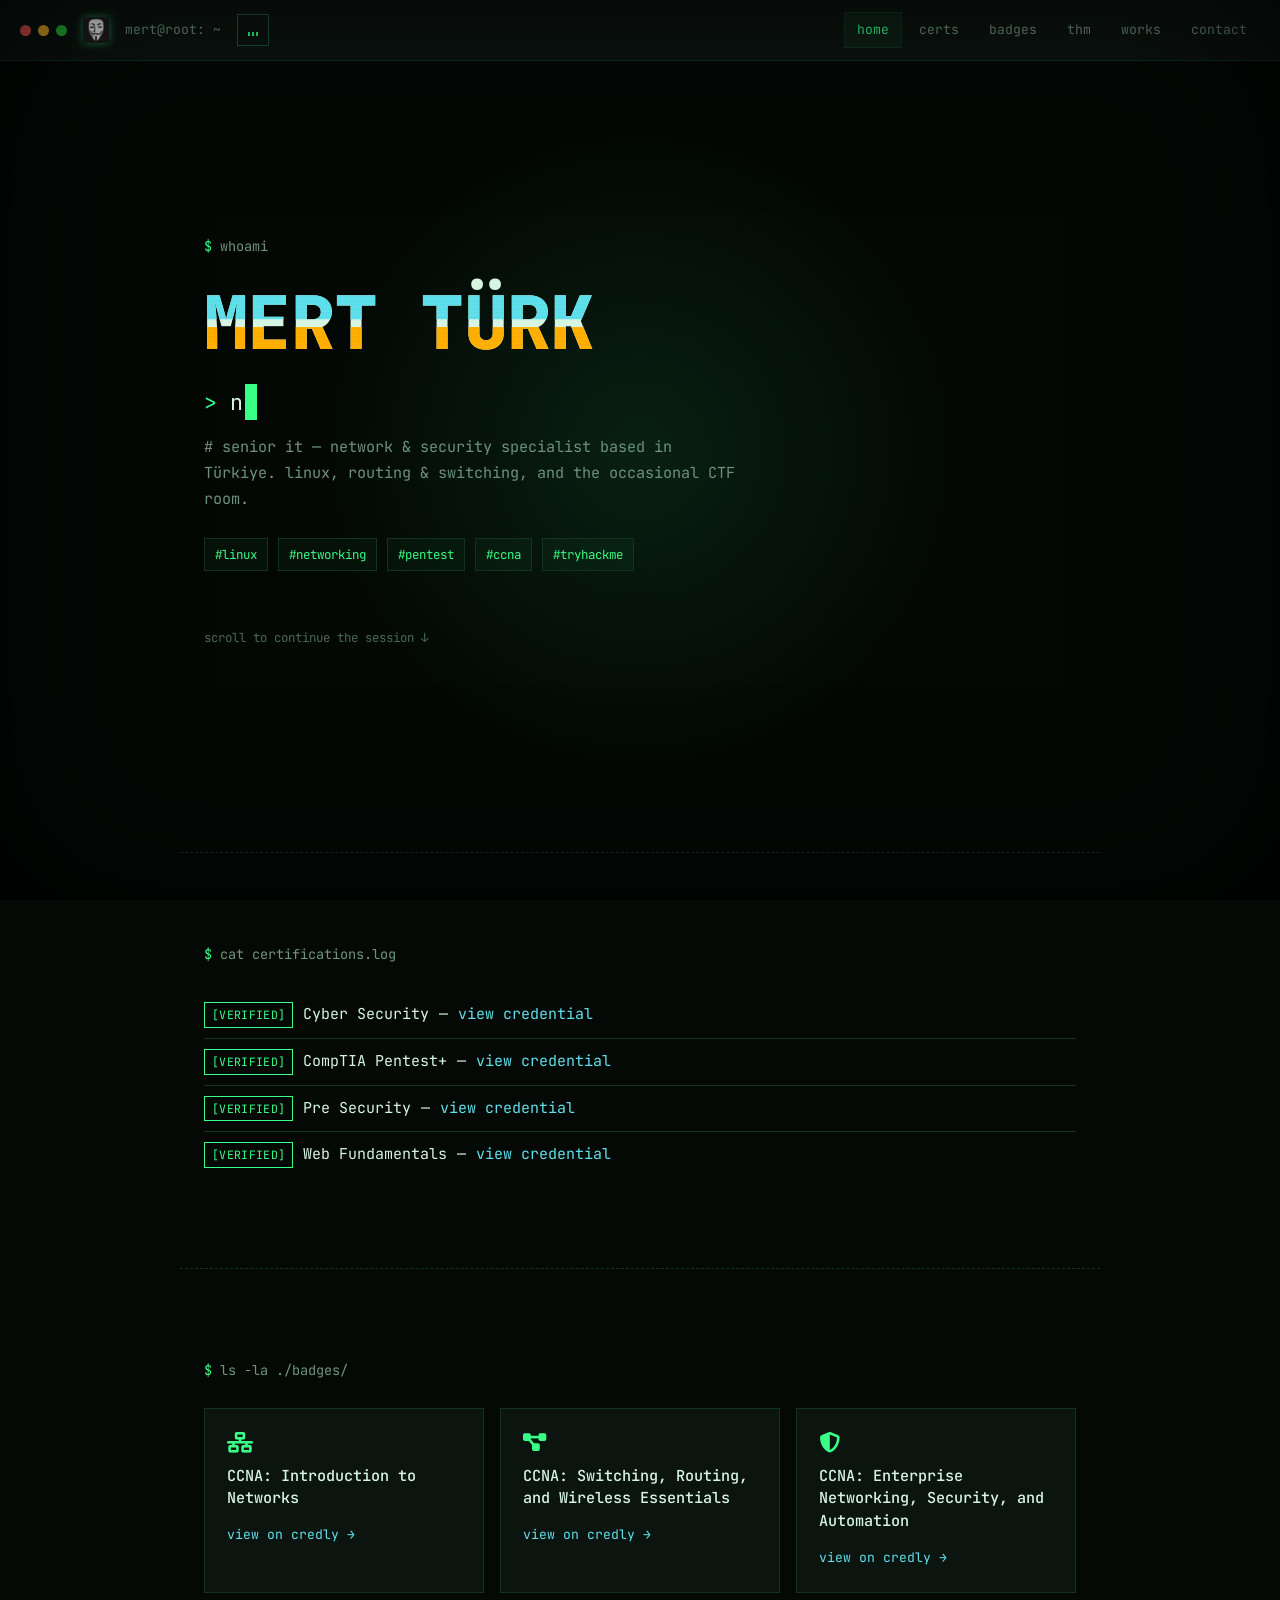
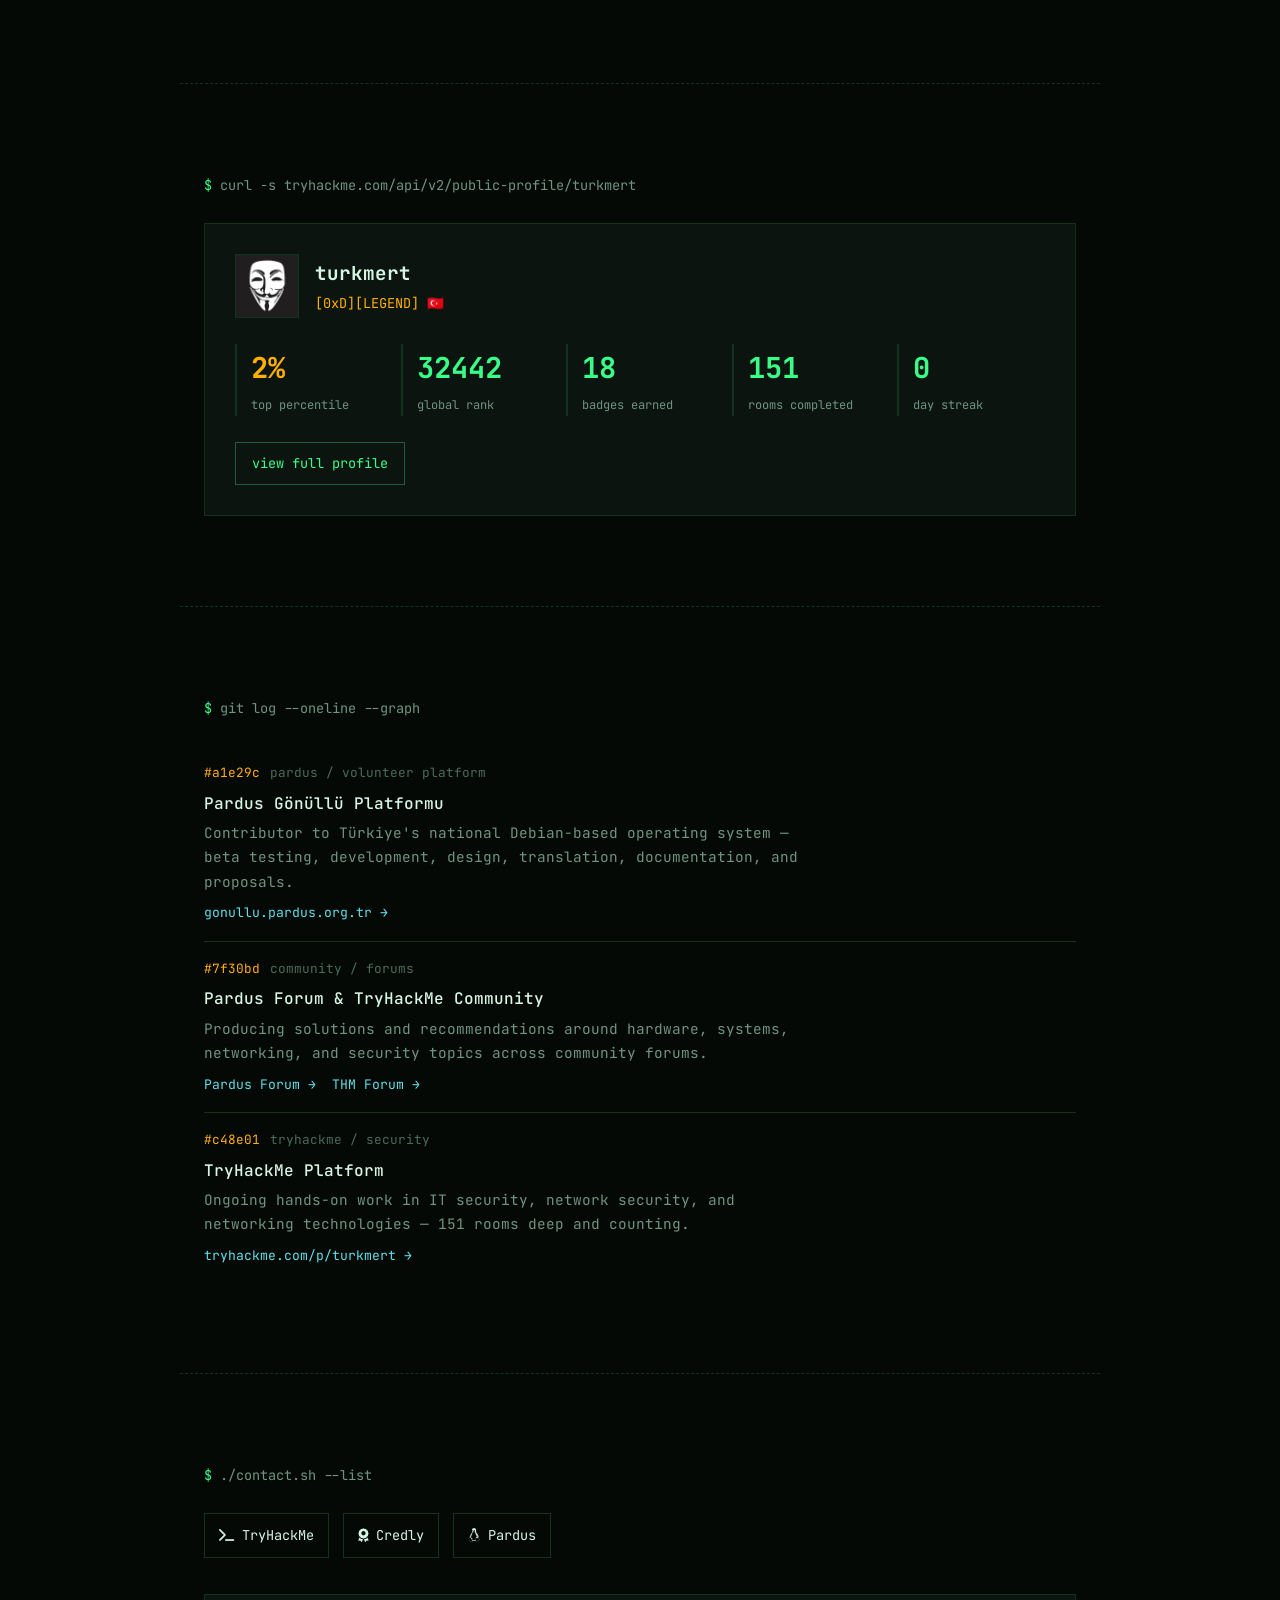
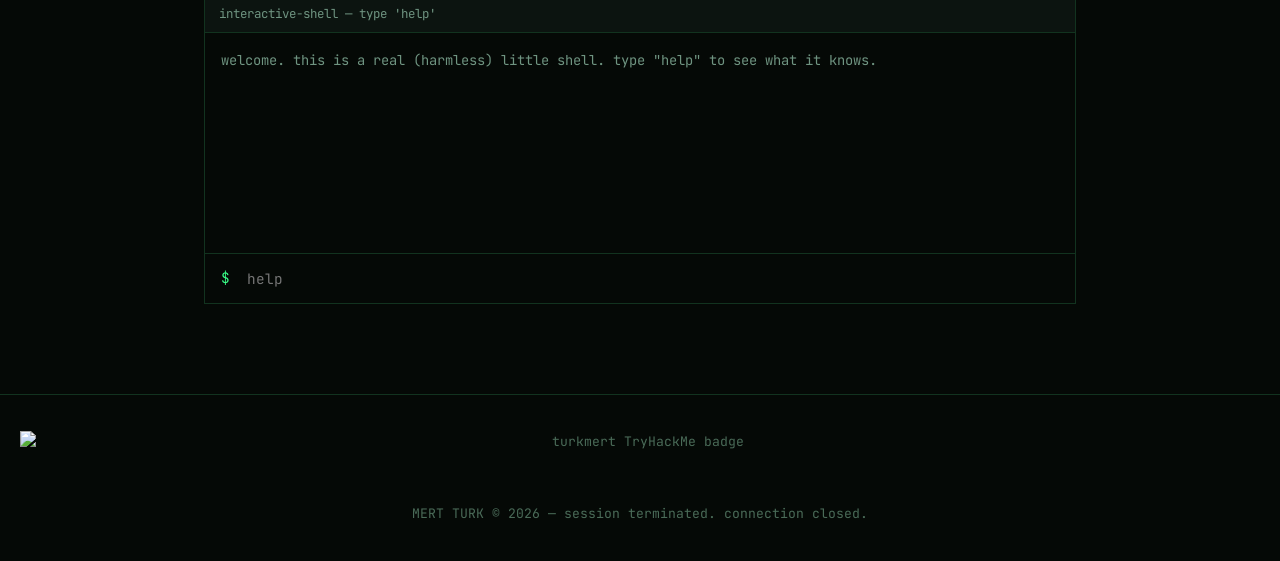
==== commit 475b3a9b: "." ====
--- a/index.html
+++ b/index.html
@@ -92,7 +92,7 @@
     <div class="panel-head"><span class="prompt">$</span> curl -s tryhackme.com/api/v2/public-profile/turkmert</div>
     <div class="thm-card">
       <div class="thm-id">
-        <img class="thm-badge-img" src="/img/favicon.png" alt="turkmert TryHackMe badge">
+        <img class="thm-badge-img" src="img/favicon.png" alt="turkmert TryHackMe badge">
         <div>
           <div class="thm-handle">turkmert</div>
           <div class="thm-tag">[0xD][LEGEND] 🇹🇷</div>
